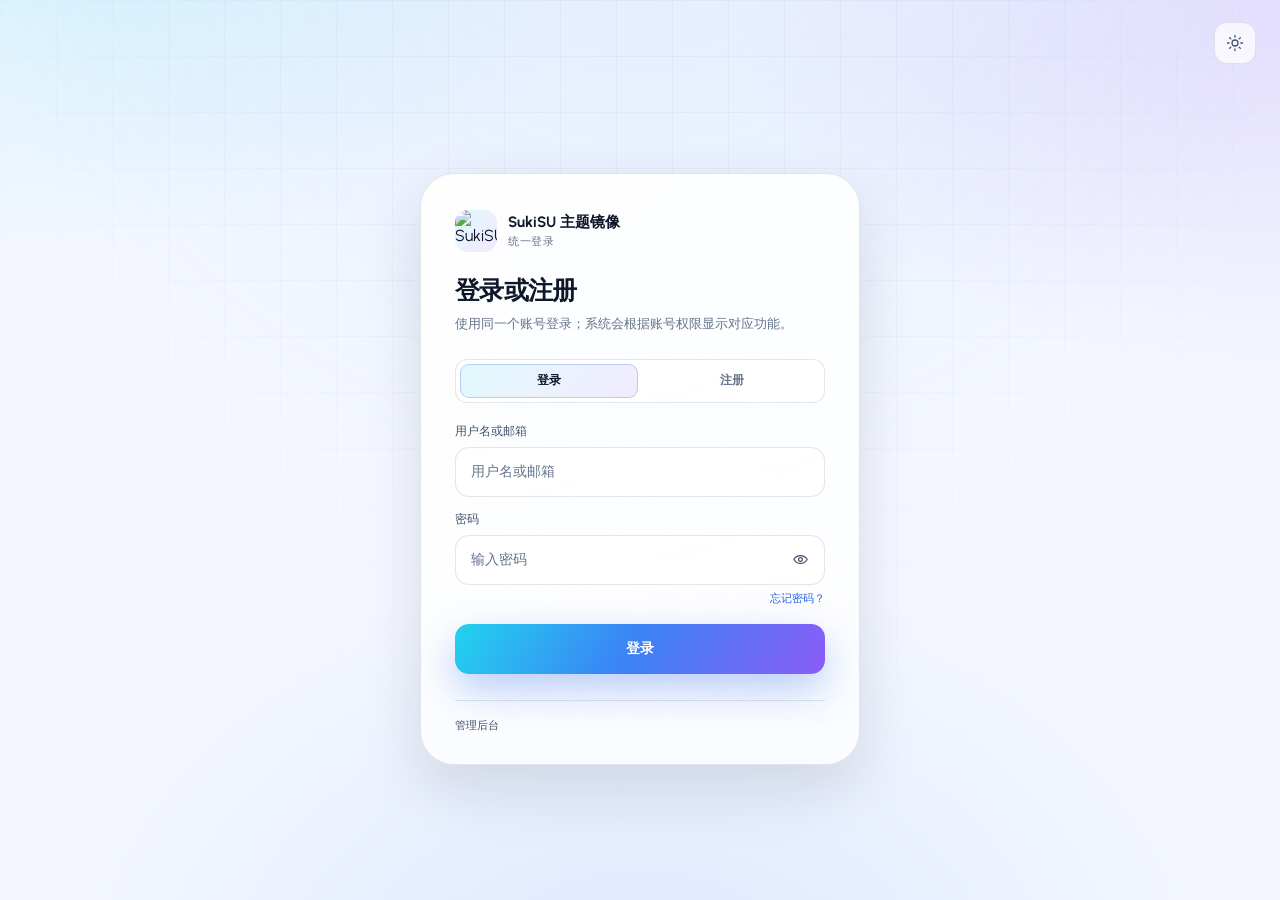
==== static/account-auth.html @ 6260779a "feat: add unified account portal and complete theme lifecycle - add SQLite users, sessions, email ve" ====
<!DOCTYPE html>
<html lang="zh-CN">
<head>
<meta charset="utf-8">
<meta name="viewport" content="width=device-width, initial-scale=1">
<title>登录 · SukiSU 主题镜像</title>
<script>
(function () {
  try {
    var saved = localStorage.getItem('sukisu-admin-theme');
    var light = saved ? saved === 'light' : window.matchMedia('(prefers-color-scheme: light)').matches;
    document.documentElement.dataset.theme = light ? 'light' : 'dark';
  } catch (_) {
    document.documentElement.dataset.theme = 'dark';
  }
})();
</script>
<style>
@import url('https://fonts.googleapis.com/css2?family=Urbanist:wght@400;500;600;700;800&family=Fira+Code:wght@400;500;600&display=swap');

:root {
  --font-sans: 'Urbanist', ui-sans-serif, system-ui, -apple-system, 'Segoe UI', 'Noto Sans SC', sans-serif;
  --font-mono: 'Fira Code', 'JetBrains Mono', ui-monospace, SFMono-Regular, Menlo, Consolas, monospace;
  --bg: #080d1a;
  --panel: rgba(15, 23, 42, .62);
  --panel-2: rgba(30, 41, 59, .72);
  --line: rgba(148, 163, 184, .18);
  --line-strong: rgba(96, 165, 250, .34);
  --text: #edf3ff;
  --muted: #a6b4d4;
  --faint: #7585a8;
  --accent: #67e8f9;
  --accent-2: #60a5fa;
  --accent-3: #a78bfa;
  --ok: #4ade80;
  --bad: #fb7185;
  --shadow: 0 28px 70px rgba(2, 6, 23, .46);
  --grid: rgba(148, 163, 184, .055);
  --input-bg: rgba(2, 6, 18, .36);
  --gradient: linear-gradient(120deg, #22d3ee 0%, #3b82f6 48%, #8b5cf6 100%);
  --gradient-soft: linear-gradient(135deg, rgba(34, 211, 238, .14), rgba(59, 130, 246, .09) 48%, rgba(139, 92, 246, .12));
}
html[data-theme="light"] {
  --bg: #f4f7ff;
  --panel: rgba(255, 255, 255, .72);
  --panel-2: rgba(255, 255, 255, .9);
  --line: rgba(100, 116, 139, .18);
  --line-strong: rgba(37, 99, 235, .26);
  --text: #0f172a;
  --muted: #43536d;
  --faint: #64748b;
  --accent: #0e7490;
  --accent-2: #2563eb;
  --accent-3: #7c3aed;
  --shadow: 0 24px 60px rgba(15, 23, 42, .12);
  --grid: rgba(100, 116, 139, .075);
  --input-bg: rgba(255, 255, 255, .74);
  --gradient-soft: linear-gradient(135deg, rgba(34, 211, 238, .14), rgba(59, 130, 246, .10) 48%, rgba(139, 92, 246, .12));
}

* { box-sizing: border-box; }
html, body { min-height: 100%; }
body {
  margin: 0;
  min-height: 100vh;
  color: var(--text);
  background:
    radial-gradient(900px 560px at 5% -10%, rgba(34, 211, 238, .16), transparent 62%),
    radial-gradient(820px 540px at 100% 2%, rgba(139, 92, 246, .16), transparent 66%),
    radial-gradient(900px 680px at 50% 112%, rgba(59, 130, 246, .13), transparent 66%),
    var(--bg);
  font-family: var(--font-sans);
  -webkit-font-smoothing: antialiased;
  -moz-osx-font-smoothing: grayscale;
}
body::before {
  content: "";
  position: fixed;
  inset: 0;
  z-index: -1;
  pointer-events: none;
  background-image:
    linear-gradient(var(--grid) 1px, transparent 1px),
    linear-gradient(90deg, var(--grid) 1px, transparent 1px);
  background-size: 56px 56px;
  mask-image: radial-gradient(circle at 50% 0%, #000 0%, transparent 76%);
  -webkit-mask-image: radial-gradient(circle at 50% 0%, #000 0%, transparent 76%);
}
body::after {
  content: "";
  position: fixed;
  z-index: -1;
  inset: 0;
  pointer-events: none;
  background: radial-gradient(circle at 50% -20%, rgba(96, 165, 250, .12), transparent 55%);
}
::selection { background: rgba(96, 165, 250, .35); }

.login-page {
  min-height: 100vh;
  display: grid;
  place-items: center;
  padding: 72px 26px 34px;
  position: relative;
}
.theme-toggle {
  position: fixed;
  top: 22px;
  right: 24px;
  z-index: 5;
  width: 42px;
  height: 42px;
  display: grid;
  place-items: center;
  border-radius: 13px;
  border: 1px solid var(--line);
  background: var(--panel);
  color: var(--muted);
  cursor: pointer;
  backdrop-filter: blur(18px);
  transition: .2s ease;
}
.theme-toggle:hover { color: var(--text); border-color: var(--line-strong); transform: translateY(-1px); }
.theme-toggle svg { width: 18px; height: 18px; }
html[data-theme="dark"] .sun { display: none; }
html[data-theme="light"] .moon { display: none; }

.login-card {
  width: min(1020px, 100%);
  display: grid;
  grid-template-columns: 1.08fr .92fr;
  overflow: hidden;
  border-radius: 34px;
  border: 1px solid var(--line);
  background: linear-gradient(160deg, var(--panel-2), var(--panel));
  box-shadow: var(--shadow);
  backdrop-filter: blur(26px);
  -webkit-backdrop-filter: blur(26px);
}
.story {
  position: relative;
  overflow: hidden;
  padding: 46px 44px 38px;
  display: flex;
  flex-direction: column;
  gap: 26px;
  background:
    radial-gradient(700px 320px at -10% -10%, rgba(34, 211, 238, .24), transparent 65%),
    radial-gradient(600px 360px at 110% 10%, rgba(139, 92, 246, .24), transparent 62%),
    linear-gradient(150deg, rgba(10, 18, 36, .68), rgba(12, 18, 34, .34));
}
html[data-theme="light"] .story {
  background:
    radial-gradient(700px 320px at -10% -10%, rgba(34, 211, 238, .20), transparent 65%),
    radial-gradient(600px 360px at 110% 10%, rgba(139, 92, 246, .18), transparent 62%),
    linear-gradient(150deg, rgba(255, 255, 255, .64), rgba(255, 255, 255, .3));
}
.story::after {
  content: "";
  position: absolute;
  inset: 0;
  pointer-events: none;
  background: linear-gradient(120deg, transparent 30%, rgba(255, 255, 255, .05) 48%, transparent 64%);
}
.brand { display: flex; align-items: center; gap: 14px; position: relative; z-index: 1; }
.brand .logo {
  width: 52px;
  height: 52px;
  border-radius: 17px;
  display: grid;
  place-items: center;
  background: var(--gradient-soft);
  border: 1px solid var(--line-strong);
  box-shadow: 0 14px 34px rgba(37, 99, 235, .24), inset 0 1px 0 rgba(255, 255, 255, .2);
}
.brand .logo img { width: 36px; height: 36px; display: block; }
.brand h1 { margin: 0; font-size: 17px; font-weight: 760; letter-spacing: -.01em; }
.brand p { margin: 3px 0 0; color: var(--faint); font-size: 11.5px; letter-spacing: .08em; text-transform: uppercase; }
.story h2 {
  margin: 6px 0 0;
  font-size: clamp(30px, 4vw, 42px);
  line-height: 1.08;
  letter-spacing: -.045em;
  font-weight: 800;
  position: relative;
  z-index: 1;
}
.story h2 em { font-style: normal; background: var(--gradient); -webkit-background-clip: text; background-clip: text; color: transparent; }
.story > p { margin: 0; max-width: 42ch; color: var(--muted); font-size: 14px; line-height: 1.75; position: relative; z-index: 1; }
.features { display: grid; gap: 12px; margin-top: auto; position: relative; z-index: 1; }
.feature {
  display: flex;
  align-items: center;
  gap: 12px;
  padding: 12px 14px;
  border-radius: 15px;
  border: 1px solid var(--line);
  background: rgba(2, 6, 18, .22);
  color: var(--muted);
  font-size: 12.5px;
  line-height: 1.45;
}
html[data-theme="light"] .feature { background: rgba(255, 255, 255, .46); }
.feature i {
  flex: none;
  width: 34px;
  height: 34px;
  border-radius: 11px;
  display: grid;
  place-items: center;
  background: var(--gradient-soft);
  border: 1px solid var(--line-strong);
  color: var(--accent);
}
.feature i svg { width: 17px; height: 17px; }
.feature b { display: block; color: var(--text); font-size: 12.5px; font-weight: 650; }
.feature span { color: var(--faint); font-size: 11.5px; }
.story-foot { position: relative; z-index: 1; display: flex; gap: 8px; align-items: center; color: var(--faint); font-size: 11px; letter-spacing: .04em; }
.story-foot .dot { width: 7px; height: 7px; border-radius: 50%; background: var(--ok); box-shadow: 0 0 0 4px rgba(74, 222, 128, .12); }

.form-panel {
  padding: 46px 44px 36px;
  display: flex;
  flex-direction: column;
  justify-content: center;
  gap: 0;
  background: linear-gradient(180deg, rgba(2, 6, 18, .18), rgba(2, 6, 18, .04));
}
html[data-theme="light"] .form-panel { background: linear-gradient(180deg, rgba(255, 255, 255, .22), rgba(255, 255, 255, .04)); }
.form-panel h3 { margin: 0; font-size: 25px; letter-spacing: -.03em; font-weight: 780; }
.form-panel .lead { margin: 7px 0 24px; color: var(--faint); font-size: 12.5px; line-height: 1.65; }
label { display: block; margin: 0 0 7px; color: var(--muted); font-size: 12px; font-weight: 550; }
.field { position: relative; margin-bottom: 14px; }
input {
  width: 100%;
  height: 50px;
  padding: 0 48px 0 15px;
  color: var(--text);
  background: var(--input-bg);
  border: 1px solid var(--line);
  border-radius: 14px;
  font: inherit;
  font-size: 14px;
  outline: none;
  transition: .2s ease;
}
input:focus { border-color: var(--line-strong); box-shadow: 0 0 0 4px rgba(96, 165, 250, .10); background: var(--panel-2); }
input::placeholder { color: var(--faint); }
.field .eye {
  position: absolute;
  right: 7px;
  top: 7px;
  width: 36px;
  height: 36px;
  border: 0;
  border-radius: 10px;
  background: var(--panel-2);
  color: var(--muted);
  display: grid;
  place-items: center;
  cursor: pointer;
  transition: .18s ease;
}
.field .eye:hover { color: var(--text); background: var(--gradient-soft); }
.field .eye svg { width: 17px; height: 17px; }
.login-error {
  display: none;
  margin: 0 0 14px;
  padding: 11px 13px;
  border-radius: 12px;
  border: 1px solid rgba(251, 113, 133, .36);
  background: rgba(251, 113, 133, .09);
  color: var(--bad);
  font-size: 12.5px;
  line-height: 1.5;
}
.login-error.show { display: block; }
.login-btn {
  width: 100%;
  height: 50px;
  margin-top: 6px;
  border: 0;
  border-radius: 14px;
  background: var(--gradient);
  color: #fff;
  font: inherit;
  font-size: 14px;
  font-weight: 700;
  letter-spacing: .01em;
  display: inline-flex;
  align-items: center;
  justify-content: center;
  gap: 9px;
  cursor: pointer;
  box-shadow: 0 16px 38px rgba(37, 99, 235, .3);
  transition: .2s ease;
}
.login-btn:hover { transform: translateY(-1px); box-shadow: 0 20px 44px rgba(37, 99, 235, .38); }
.login-btn:disabled { opacity: .72; cursor: wait; transform: none; }
.spinner {
  width: 16px;
  height: 16px;
  border-radius: 50%;
  border: 2px solid rgba(255, 255, 255, .34);
  border-top-color: #fff;
  animation: spin .8s linear infinite;
  display: none;
}
.login-btn.loading .spinner { display: block; }
@keyframes spin { to { transform: rotate(360deg); } }
.login-meta {
  margin: 18px 0 0;
  display: flex;
  flex-wrap: wrap;
  align-items: center;
  gap: 8px;
  color: var(--faint);
  font-size: 11.5px;
  line-height: 1.5;
}
.login-meta .pill {
  padding: 4px 9px;
  border-radius: 99px;
  border: 1px solid var(--line);
  background: var(--panel-2);
  color: var(--muted);
  font-family: var(--font-mono);
  font-size: 10.5px;
}
.form-foot {
  margin-top: 26px;
  padding-top: 16px;
  border-top: 1px solid var(--line);
  color: var(--faint);
  font-size: 11px;
  line-height: 1.6;
}
.form-foot a { color: var(--muted); text-decoration: none; }
.form-foot a:hover { color: var(--text); }
.auth-tabs { display: flex; gap: 6px; padding: 4px; border-radius: 12px; background: var(--input-bg); border: 1px solid var(--line); margin-bottom: 20px; }
.auth-tabs button { flex: 1; height: 34px; border: 0; border-radius: 9px; background: transparent; color: var(--faint); font-size: 12px; font-weight: 700; }
.auth-tabs button.active { color: var(--text); background: var(--gradient-soft); border: 1px solid var(--line-strong); }
.auth-form { display: none; }
.auth-form.active { display: block; }
.auth-alt { margin-top: 14px; text-align: center; color: var(--faint); font-size: 11.5px; }
.auth-alt a, .forgot-link { color: var(--accent-2); text-decoration: none; }
.forgot-link { display: block; text-align: right; font-size: 11px; margin: -8px 0 12px; }
.github-btn { width: 100%; height: 44px; margin-top: 10px; border-radius: 12px; border: 1px solid var(--line-strong); background: var(--input-bg); color: var(--text); font-weight: 650; font-size: 12.5px; }
.github-btn:hover { border-color: var(--text); }
.auth-message { display: none; margin-bottom: 14px; padding: 10px 12px; border-radius: 10px; font-size: 12px; line-height: 1.6; border: 1px solid var(--line); color: var(--muted); background: var(--input-bg); }
.auth-message.show { display: block; }
.auth-message.ok { color: var(--ok); border-color: rgba(74, 222, 128, .28); background: rgba(74, 222, 128, .08); }
.auth-message.bad { color: var(--bad); border-color: rgba(251, 113, 133, .28); background: rgba(251, 113, 133, .08); }

@media (max-width: 860px) {
  .login-card { grid-template-columns: 1fr; }
  .story { padding: 32px 28px 26px; gap: 18px; }
  .story h2 { font-size: 30px; }
  .features { display: none; }
  .story-foot { display: none; }
  .form-panel { padding: 30px 28px 30px; }
  .login-page { padding-top: 64px; }
}
@media (max-width: 520px) {
  .login-page { padding: 58px 14px 20px; }
  .login-card { border-radius: 26px; }
  .story { padding: 26px 22px 20px; }
  .form-panel { padding: 26px 22px 26px; }
  .theme-toggle { top: 14px; right: 14px; }
}

/* Minimal login: one centered card, no marketing panel. */
.login-card { display: block; width: min(440px, 100%); }
.story { display: none; }
.form-panel { padding: 36px 34px 30px; }
.form-brand { display: flex; align-items: center; gap: 11px; margin-bottom: 22px; }
.form-brand img { width: 42px; height: 42px; border-radius: 13px; background: var(--gradient-soft); }
.form-brand b { display: block; font-size: 15px; }
.form-brand span { display: block; margin-top: 2px; color: var(--faint); font-size: 11px; letter-spacing: .06em; }
@media (max-width: 520px) { .form-panel { padding: 28px 22px; } }
</style>
</head>
<body>
<div class="login-page">
  <button class="theme-toggle" id="themeToggle" title="切换深色/浅色" aria-label="切换深色/浅色">
    <svg class="moon" viewBox="0 0 24 24" fill="none" stroke="currentColor" stroke-width="1.7" stroke-linecap="round" stroke-linejoin="round"><path d="M20.5 14.2A8.5 8.5 0 0 1 9.8 3.5 8.5 8.5 0 1 0 20.5 14.2Z"/></svg>
    <svg class="sun" viewBox="0 0 24 24" fill="none" stroke="currentColor" stroke-width="1.7" stroke-linecap="round"><circle cx="12" cy="12" r="4"/><path d="M12 2v2.2M12 19.8V22M2 12h2.2M19.8 12H22M4.9 4.9l1.6 1.6M17.5 17.5l1.6 1.6M19.1 4.9l-1.6 1.6M6.5 17.5l-1.6 1.6"/></svg>
  </button>

  <section class="login-card">
    <div class="story">
      <div class="brand">
        <div class="logo"><img src="/account/logo.svg" alt="SukiSU Ultra"></div>
        <div><h1>SukiSU 主题镜像</h1><p>Theme mirror console</p></div>
      </div>
      <h2>管理你的<br><em>主题镜像</em></h2>
      <p>使用同一个账号登录；作者可以投稿和管理主题，管理员会看到审核与管理功能。</p>
      <div class="features">
        <div class="feature">
          <i><svg viewBox="0 0 24 24" fill="none" stroke="currentColor" stroke-width="1.7"><circle cx="12" cy="8" r="3.2"/><path d="M5 20c.8-4 3.1-6 7-6s6.2 2 7 6"/></svg></i>
          <div><b>账号资料</b><span>用户名、邮箱、密码和头像</span></div>
        </div>
        <div class="feature">
          <i><svg viewBox="0 0 24 24" fill="none" stroke="currentColor" stroke-width="1.7"><path d="M15 7a4 4 0 1 1-3.8 5.2L4 19.4V21h2.6l1.4-1.4V18h1.6l1.2-1.2v-1.4h1.4l.8-.8A4 4 0 0 1 15 7Z"/><circle cx="16.5" cy="7.5" r="1"/></svg></i>
          <div><b>作者绑定</b><span>复用已有作者 ID，或申请新的身份</span></div>
        </div>
        <div class="feature">
          <i><svg viewBox="0 0 24 24" fill="none" stroke="currentColor" stroke-width="1.7"><path d="M5 5h14v14H5z"/><path d="M8 9h8M8 13h5"/></svg></i>
          <div><b>投稿记录</b><span>查看审核状态、已发布主题和撤回</span></div>
        </div>
      </div>
    </div>

    <div class="form-panel">
      <div class="form-brand"><img src="/account/logo.svg" alt="SukiSU"><div><b>SukiSU 主题镜像</b><span>统一登录</span></div></div>
      <h3>登录或注册</h3>
      <p class="lead">使用同一个账号登录；系统会根据账号权限显示对应功能。</p>
      <div class="auth-tabs" id="authTabs">
        <button type="button" data-tab="login" class="active">登录</button>
        <button type="button" data-tab="register">注册</button>
      </div>
      <div class="auth-message" id="authMessage" role="status"></div>
      <div class="login-error" id="authError" role="alert"></div>

      <form id="loginForm" class="auth-form active" autocomplete="on">
        <label for="login">用户名或邮箱</label>
        <div class="field">
          <input id="login" name="login" autocomplete="username" spellcheck="false" placeholder="用户名或邮箱" required>
        </div>
        <label for="password">密码</label>
        <div class="field">
          <input id="password" name="password" type="password" autocomplete="current-password" placeholder="输入密码" required>
          <button type="button" class="eye" id="togglePassword" title="显示/隐藏密码" aria-label="显示或隐藏密码">
            <svg viewBox="0 0 24 24" fill="none" stroke="currentColor" stroke-width="1.7"><path d="M2.5 12S6 6.5 12 6.5 21.5 12 21.5 12 18 17.5 12 17.5 2.5 12 2.5 12Z"/><circle cx="12" cy="12" r="2.7"/></svg>
          </button>
        </div>
        <a class="forgot-link" href="#" id="forgotLink">忘记密码？</a>
        <button type="submit" class="login-btn" id="loginBtn"><span class="spinner"></span><span id="loginLabel">登录</span></button>
        <button type="button" class="github-btn" id="githubLogin">使用 GitHub 登录</button>
      </form>

      <form id="registerForm" class="auth-form" autocomplete="on">
        <label for="regUsername">用户名</label>
        <div class="field"><input id="regUsername" name="username" autocomplete="username" spellcheck="false" placeholder="3-32 位字母、数字或 . _ -" required></div>
        <label for="regDisplayName">显示名称</label>
        <div class="field"><input id="regDisplayName" name="displayName" autocomplete="nickname" placeholder="主题作者显示名称" required></div>
        <label for="regEmail">邮箱</label>
        <div class="field"><input id="regEmail" name="email" type="email" autocomplete="email" placeholder="用于验证和找回密码" required></div>
        <label for="regPassword">密码</label>
        <div class="field">
          <input id="regPassword" name="password" type="password" autocomplete="new-password" placeholder="至少 8 位" required>
          <button type="button" class="eye" id="toggleRegPassword" title="显示/隐藏密码" aria-label="显示或隐藏密码">
            <svg viewBox="0 0 24 24" fill="none" stroke="currentColor" stroke-width="1.7"><path d="M2.5 12S6 6.5 12 6.5 21.5 12 21.5 12 18 17.5 12 17.5 2.5 12 2.5 12Z"/><circle cx="12" cy="12" r="2.7"/></svg>
          </button>
        </div>
        <label for="regConfirm">确认密码</label>
        <div class="field"><input id="regConfirm" name="confirmPassword" type="password" autocomplete="new-password" placeholder="再次输入密码" required></div>
        <button type="submit" class="login-btn" id="registerBtn"><span class="spinner"></span><span id="registerLabel">注册账号</span></button>
        <button type="button" class="github-btn" id="githubRegister">使用 GitHub 注册</button>
      </form>

      <form id="forgotForm" class="auth-form" autocomplete="on">
        <label for="forgotEmail">邮箱</label>
        <div class="field"><input id="forgotEmail" name="email" type="email" autocomplete="email" placeholder="注册时使用的邮箱" required></div>
        <button type="submit" class="login-btn" id="forgotBtn"><span class="spinner"></span><span id="forgotLabel">发送重置邮件</span></button>
        <div class="auth-alt"><a href="#" id="backToLogin">返回登录</a></div>
      </form>

      <form id="resetForm" class="auth-form" autocomplete="on">
        <label for="resetPassword">新密码</label>
        <div class="field"><input id="resetPassword" type="password" autocomplete="new-password" placeholder="至少 8 位" required></div>
        <label for="resetConfirm">确认新密码</label>
        <div class="field"><input id="resetConfirm" type="password" autocomplete="new-password" placeholder="再次输入新密码" required></div>
        <button type="submit" class="login-btn" id="resetBtn"><span class="spinner"></span><span id="resetLabel">设置新密码</span></button>
        <div class="auth-alt"><a href="#" id="backToLogin2">返回登录</a></div>
      </form>

      <div class="form-foot" id="authFoot"><a href="/admin/">管理后台</a></div>
    </div>
  </section>
</div>

<script>
(function () {
  const basePath = location.pathname.replace(/\/(?:login|register|reset|forgot)(?:\.html)?\/?$/, '/');
  const API = basePath.endsWith('/account/') ? basePath + 'api' : '/account/api';
  function homeFor(data) {
    return data && data.user && data.user.role === 'admin' ? '/admin/' : '/account/';
  }
  const errorBox = document.getElementById('authError');
  const messageBox = document.getElementById('authMessage');
  const tabs = Array.from(document.querySelectorAll('[data-tab]'));
  const forms = {
    login: document.getElementById('loginForm'),
    register: document.getElementById('registerForm'),
    forgot: document.getElementById('forgotForm'),
    reset: document.getElementById('resetForm'),
  };
  let passwordVisible = false;

  function showError(message) {
    errorBox.textContent = message || '操作失败，请稍后再试';
    errorBox.classList.add('show');
  }

  function clearError() {
    errorBox.textContent = '';
    errorBox.classList.remove('show');
  }

  function showMessage(message, kind) {
    messageBox.textContent = message;
    messageBox.className = 'auth-message show ' + (kind || 'ok');
  }

  function setView(name) {
    tabs.forEach(tab => tab.classList.toggle('active', tab.dataset.tab === name));
    Object.entries(forms).forEach(([key, form]) => {
      form.classList.toggle('active', key === name);
    });
    if (name === 'login') document.getElementById('login').focus();
    if (name === 'register') document.getElementById('regUsername').focus();
    if (name === 'forgot') document.getElementById('forgotEmail').focus();
    if (name === 'reset') document.getElementById('resetPassword').focus();
  }

  function setLoading(button, label, loading, idleText) {
    button.disabled = loading;
    button.classList.toggle('loading', loading);
    label.textContent = loading ? '请稍候…' : idleText;
  }

  async function post(path, payload) {
    const response = await fetch(API + path, {
      method: 'POST',
      cache: 'no-store',
      credentials: 'same-origin',
      headers: {
        'Content-Type': 'application/json',
        'X-Requested-With': 'SukiSUThemeAdmin',
      },
      body: JSON.stringify(payload || {}),
    });
    const data = await response.json().catch(() => ({}));
    if (!response.ok || !data.ok) {
      throw new Error(data.error || ('HTTP ' + response.status));
    }
    return data;
  }

  tabs.forEach(tab => {
    tab.addEventListener('click', () => {
      clearError();
      setView(tab.dataset.tab);
    });
  });

  document.getElementById('forgotLink').addEventListener('click', event => {
    event.preventDefault();
    clearError();
    setView('forgot');
  });
  ['backToLogin', 'backToLogin2'].forEach(id => {
    document.getElementById(id).addEventListener('click', event => {
      event.preventDefault();
      clearError();
      setView('login');
    });
  });

  document.getElementById('loginForm').addEventListener('submit', async event => {
    event.preventDefault();
    if (document.getElementById('loginBtn').disabled) return;
    clearError();
    const login = document.getElementById('login').value.trim();
    const password = document.getElementById('password').value;
    if (!login || !password) {
      showError('请输入账号和密码');
      return;
    }
    const button = document.getElementById('loginBtn');
    const label = document.getElementById('loginLabel');
    setLoading(button, label, true, '登录');
    try {
      const data = await post('/auth/login', { login, password });
      location.replace(homeFor(data));
    } catch (error) {
      if (error.message.includes('验证邮箱')) {
        showError('请先打开邮箱完成验证，然后再登录');
      } else {
        showError(error.message);
      }
    } finally {
      setLoading(button, label, false, '登录');
    }
  });

  document.getElementById('registerForm').addEventListener('submit', async event => {
    event.preventDefault();
    if (document.getElementById('registerBtn').disabled) return;
    clearError();
    const username = document.getElementById('regUsername').value.trim();
    const displayName = document.getElementById('regDisplayName').value.trim();
    const email = document.getElementById('regEmail').value.trim();
    const password = document.getElementById('regPassword').value;
    const confirm = document.getElementById('regConfirm').value;
    if (!/^[A-Za-z0-9._-]{3,32}$/.test(username)) {
      showError('用户名需要 3-32 位字母、数字或 . _ -');
      return;
    }
    if (!displayName) {
      showError('请输入显示名称');
      return;
    }
    if (!/^[^@\s]+@[^@\s]+\.[^@\s]+$/.test(email)) {
      showError('请输入有效的邮箱地址');
      return;
    }
    if (password.length < 8) {
      showError('密码至少需要 8 位');
      return;
    }
    if (password !== confirm) {
      showError('两次输入的密码不一致');
      return;
    }
    const button = document.getElementById('registerBtn');
    const label = document.getElementById('registerLabel');
    setLoading(button, label, true, '注册账号');
    try {
      const data = await post('/register', { username, displayName, email, password });
      setView('login');
      showMessage(data.message || '验证邮件已发送，请先验证邮箱', 'ok');
      document.getElementById('login').value = username;
    } catch (error) {
      showError(error.message);
    } finally {
      setLoading(button, label, false, '注册账号');
    }
  });

  document.getElementById('forgotForm').addEventListener('submit', async event => {
    event.preventDefault();
    clearError();
    const email = document.getElementById('forgotEmail').value.trim();
    if (!email) {
      showError('请输入邮箱');
      return;
    }
    const button = document.getElementById('forgotBtn');
    const label = document.getElementById('forgotLabel');
    setLoading(button, label, true, '发送重置邮件');
    try {
      const data = await post('/auth/forgot-password', { email });
      showMessage(data.message || '如果该邮箱已注册，重置邮件已经发送', 'ok');
    } catch (error) {
      showError(error.message);
    } finally {
      setLoading(button, label, false, '发送重置邮件');
    }
  });

  document.getElementById('resetForm').addEventListener('submit', async event => {
    event.preventDefault();
    clearError();
    const password = document.getElementById('resetPassword').value;
    const confirm = document.getElementById('resetConfirm').value;
    const token = new URLSearchParams(location.search).get('token') || '';
    if (password.length < 8) {
      showError('密码至少需要 8 位');
      return;
    }
    if (password !== confirm) {
      showError('两次输入的密码不一致');
      return;
    }
    const button = document.getElementById('resetBtn');
    const label = document.getElementById('resetLabel');
    setLoading(button, label, true, '设置新密码');
    try {
      const data = await post('/auth/reset-password', { token, password });
      showMessage(data.message || '密码已重置，请重新登录', 'ok');
      history.replaceState(null, '', basePath + 'login');
      setView('login');
    } catch (error) {
      showError(error.message);
    } finally {
      setLoading(button, label, false, '设置新密码');
    }
  });

  document.getElementById('togglePassword').addEventListener('click', () => {
    passwordVisible = !passwordVisible;
    document.getElementById('password').type = passwordVisible ? 'text' : 'password';
  });
  document.getElementById('toggleRegPassword').addEventListener('click', () => {
    const input = document.getElementById('regPassword');
    input.type = input.type === 'password' ? 'text' : 'password';
  });

  async function githubStart() {
    try {
      const response = await fetch(API + '/config', { cache: 'no-store' });
      const data = await response.json().catch(() => ({}));
      if (!data.github) {
        showError('GitHub 登录尚未配置');
        return;
      }
      location.href = API + '/auth/github/start';
    } catch (_) {
      showError('GitHub 登录暂不可用');
    }
  }
  document.getElementById('githubLogin').addEventListener('click', githubStart);
  document.getElementById('githubRegister').addEventListener('click', githubStart);

  document.getElementById('themeToggle').addEventListener('click', () => {
    const next = document.documentElement.dataset.theme === 'light' ? 'dark' : 'light';
    document.documentElement.dataset.theme = next;
    try { localStorage.setItem('sukisu-admin-theme', next); } catch (_) {}
  });

  const params = new URLSearchParams(location.search);
  if (params.get('verified') === '1' || params.get('email') === 'verified') {
    showMessage(params.get('verified') === '1' ? '邮箱验证成功，请登录。' : '新邮箱验证成功。', 'ok');
  } else if (params.get('verify') === 'invalid') {
    showError('验证链接无效或已过期');
  } else if (params.get('github')) {
    const github = params.get('github');
    if (github === '1') showMessage('GitHub 登录成功。', 'ok');
    else if (github === 'denied') showError('你取消了 GitHub 授权');
    else if (github === 'state') showError('GitHub 登录状态已过期，请重试');
    else if (github === 'email') showError('GitHub 账号没有已验证的邮箱');
    else if (github === 'disabled') showError('账号未启用');
    else showError('GitHub 登录失败，请重试');
  }
  if (params.get('token')) {
    setView('reset');
  }

  fetch(API + '/config', { cache: 'no-store' })
    .then(response => response.ok ? response.json() : {})
    .then(data => {
      if (!data.github) {
        document.getElementById('githubLogin').style.display = 'none';
        document.getElementById('githubRegister').style.display = 'none';
      }
    })
    .catch(() => {});

  fetch(API + '/session', { cache: 'no-store', credentials: 'same-origin' })
    .then(response => response.ok ? response.json() : {})
    .then(data => {
      if (data && data.authenticated) location.replace(homeFor(data));
    })
    .catch(() => {});
})();
</script>
</body>
</html>
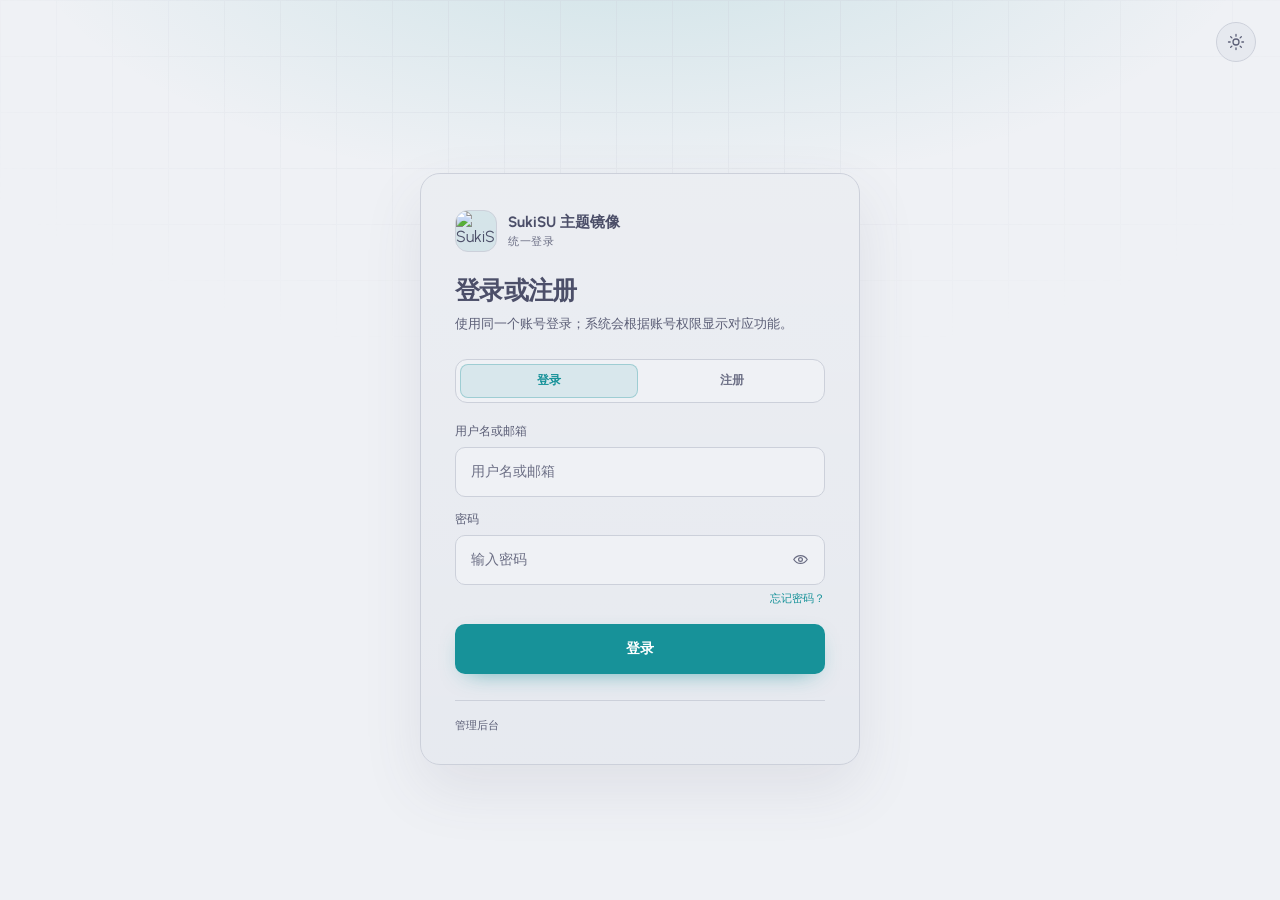
==== commit 34ecdd4c: "修复页面错误" ====
--- a/static/account-auth.html
+++ b/static/account-auth.html
@@ -378,6 +378,163 @@
 .form-brand b { display: block; font-size: 15px; }
 .form-brand span { display: block; margin-top: 2px; color: var(--faint); font-size: 11px; letter-spacing: .06em; }
 @media (max-width: 520px) { .form-panel { padding: 28px 22px; } }
+
+/* ── SukiSU Website theme ───────────────────────────────────────────── */
+:root {
+  color-scheme: dark;
+  --bg: #303446;
+  --bg-alt: #292c3c;
+  --bg-elv: #414559;
+  --panel: #292c3c;
+  --panel-2: #313547;
+  --line: #414559;
+  --line-strong: rgba(129, 200, 190, .45);
+  --text: #c6d0f5;
+  --muted: #b5bfe2;
+  --faint: #838ba7;
+  --accent: #81c8be;
+  --accent-2: #8caaee;
+  --accent-3: #babbf1;
+  --ok: #a6d189;
+  --bad: #e78284;
+  --shadow: 0 24px 60px rgba(0, 0, 0, .22);
+  --input-bg: #232634;
+  --gradient: linear-gradient(120deg, #81c8be, #8caaee 55%, #babbf1);
+  --gradient-soft: rgba(129, 200, 190, .13);
+  --brand: #81c8be;
+  --brand-2: #70c0b6;
+  --brand-soft: rgba(129, 200, 190, .14);
+  --on-brand: #232634;
+}
+html[data-theme="light"] {
+  color-scheme: light;
+  --bg: #eff1f5;
+  --bg-alt: #e6e9ef;
+  --bg-elv: #dce0e8;
+  --panel: #e6e9ef;
+  --panel-2: #ffffff;
+  --line: #ccd0da;
+  --line-strong: rgba(23, 146, 153, .32);
+  --text: #4c4f69;
+  --muted: #5c5f77;
+  --faint: #6c6f85;
+  --accent: #179299;
+  --accent-2: #1e66f5;
+  --accent-3: #7287fd;
+  --ok: #40a02b;
+  --bad: #d20f39;
+  --shadow: 0 24px 60px rgba(76, 79, 105, .1);
+  --input-bg: #eff1f5;
+  --gradient: linear-gradient(120deg, #179299, #1e66f5 55%, #7287fd);
+  --gradient-soft: rgba(23, 146, 153, .09);
+  --brand: #179299;
+  --brand-2: #147d82;
+  --brand-soft: rgba(23, 146, 153, .1);
+  --on-brand: #ffffff;
+}
+body {
+  background:
+    radial-gradient(ellipse 70% 45% at 50% -10%, color-mix(in srgb, var(--brand) 16%, transparent), transparent 70%),
+    var(--bg);
+  color: var(--text);
+}
+body::before {
+  background-image:
+    linear-gradient(var(--line) 1px, transparent 1px),
+    linear-gradient(90deg, var(--line) 1px, transparent 1px);
+  background-size: 56px 56px;
+  opacity: .3;
+  mask-image: radial-gradient(80% 55% at 50% 0%, #000 20%, transparent 75%);
+  -webkit-mask-image: radial-gradient(80% 55% at 50% 0%, #000 20%, transparent 75%);
+}
+body::after { display: none; }
+.login-card {
+  background: var(--bg-alt);
+  border: 1px solid var(--line);
+  border-radius: 20px;
+  box-shadow: var(--shadow);
+  backdrop-filter: none;
+  -webkit-backdrop-filter: none;
+}
+.form-panel { background: transparent; }
+.form-panel h3 { font-weight: 800; letter-spacing: -.03em; }
+.form-panel .lead { color: var(--muted); }
+.form-brand img { background: var(--brand-soft); border: 1px solid var(--line); }
+.form-brand span { color: var(--faint); }
+.theme-toggle {
+  width: 40px;
+  height: 40px;
+  background: var(--bg-alt);
+  border-color: var(--line);
+  color: var(--muted);
+  border-radius: 999px;
+}
+.theme-toggle:hover { color: var(--text); border-color: var(--line-strong); }
+input {
+  background: var(--input-bg);
+  border: 1px solid var(--line);
+  border-radius: 10px;
+  color: var(--text);
+}
+input:focus {
+  border-color: var(--brand);
+  box-shadow: 0 0 0 3px color-mix(in srgb, var(--brand) 18%, transparent);
+  background: var(--bg);
+}
+label { color: var(--muted); }
+.field .eye {
+  right: 10px;
+  top: 10px;
+  width: 30px;
+  height: 30px;
+  border: 0;
+  border-radius: 999px;
+  background: transparent;
+  color: var(--faint);
+}
+.field .eye:hover { background: var(--brand-soft); color: var(--brand); }
+.login-btn {
+  background: var(--brand);
+  color: var(--on-brand);
+  border-radius: 10px;
+  box-shadow: 0 8px 24px -12px color-mix(in srgb, var(--brand) 80%, transparent);
+}
+.login-btn:hover { background: var(--brand-2); box-shadow: none; transform: none; }
+.github-btn {
+  background: var(--bg-elv);
+  border: 1px solid var(--line);
+  border-radius: 10px;
+  color: var(--text);
+}
+.github-btn:hover { border-color: var(--line-strong); }
+.auth-tabs {
+  background: var(--bg);
+  border: 1px solid var(--line);
+  border-radius: 12px;
+}
+.auth-tabs button { border-radius: 8px; color: var(--faint); }
+.auth-tabs button.active {
+  color: var(--brand);
+  background: var(--brand-soft);
+  border-color: color-mix(in srgb, var(--brand) 30%, transparent);
+}
+.auth-alt a, .forgot-link { color: var(--brand); }
+.auth-message { background: var(--bg); border-color: var(--line); color: var(--muted); }
+.auth-message.ok { color: var(--ok); border-color: color-mix(in srgb, var(--ok) 32%, transparent); background: color-mix(in srgb, var(--ok) 9%, transparent); }
+.auth-message.bad { color: var(--bad); border-color: color-mix(in srgb, var(--bad) 32%, transparent); background: color-mix(in srgb, var(--bad) 9%, transparent); }
+.login-error { border-color: color-mix(in srgb, var(--bad) 36%, transparent); background: color-mix(in srgb, var(--bad) 9%, transparent); color: var(--bad); }
+.form-foot { border-top-color: var(--line); color: var(--faint); }
+.form-foot a { color: var(--muted); }
+.form-foot a:hover { color: var(--brand); }
+input:-webkit-autofill,
+input:-webkit-autofill:hover,
+input:-webkit-autofill:focus {
+  -webkit-text-fill-color: var(--text);
+  -webkit-box-shadow: 0 0 0 1000px var(--input-bg) inset;
+  caret-color: var(--text);
+  transition: background-color 9999s ease-out 0s;
+}
+
 </style>
 </head>
 <body>
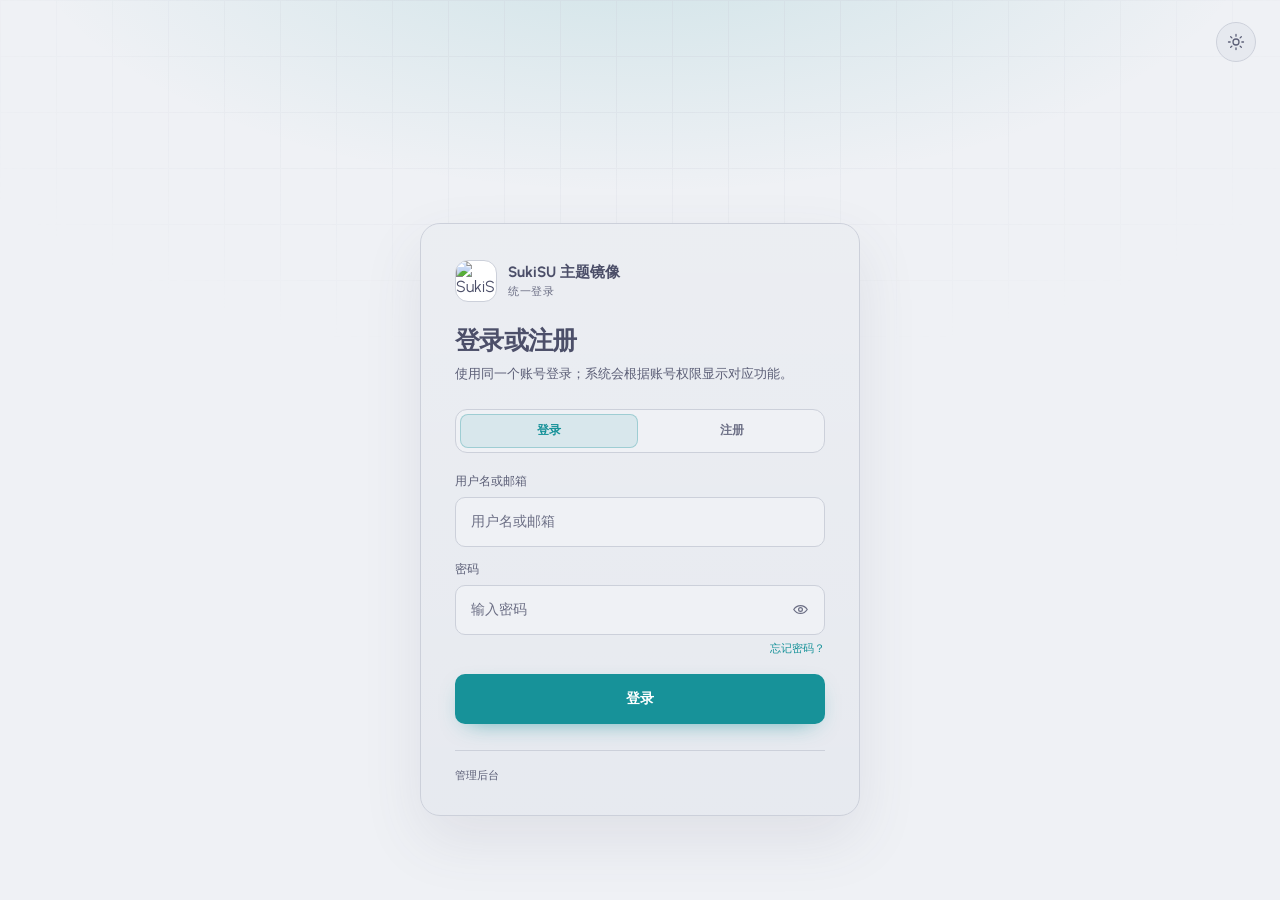
==== commit b1ee1b01: "feat: add English UI, Unicode mentions, and new logo - add shared i18n runtime with browser-language" ====
--- a/static/account-auth.html
+++ b/static/account-auth.html
@@ -15,6 +15,7 @@
   }
 })();
 </script>
+<script src="/i18n.js"></script>
 <style>
 @import url('https://fonts.googleapis.com/css2?family=Urbanist:wght@400;500;600;700;800&family=Fira+Code:wght@400;500;600&display=swap');
 
@@ -535,6 +536,8 @@
   transition: background-color 9999s ease-out 0s;
 }
 
+.brand .logo img, .form-brand img { object-fit: contain; background: #fff; }
+
 </style>
 </head>
 <body>
@@ -543,6 +546,7 @@
     <svg class="moon" viewBox="0 0 24 24" fill="none" stroke="currentColor" stroke-width="1.7" stroke-linecap="round" stroke-linejoin="round"><path d="M20.5 14.2A8.5 8.5 0 0 1 9.8 3.5 8.5 8.5 0 1 0 20.5 14.2Z"/></svg>
     <svg class="sun" viewBox="0 0 24 24" fill="none" stroke="currentColor" stroke-width="1.7" stroke-linecap="round"><circle cx="12" cy="12" r="4"/><path d="M12 2v2.2M12 19.8V22M2 12h2.2M19.8 12H22M4.9 4.9l1.6 1.6M17.5 17.5l1.6 1.6M19.1 4.9l-1.6 1.6M6.5 17.5l-1.6 1.6"/></svg>
   </button>
+  <div class="lang-switch lang-switch-fixed" data-lang-switcher></div>
 
   <section class="login-card">
     <div class="story">
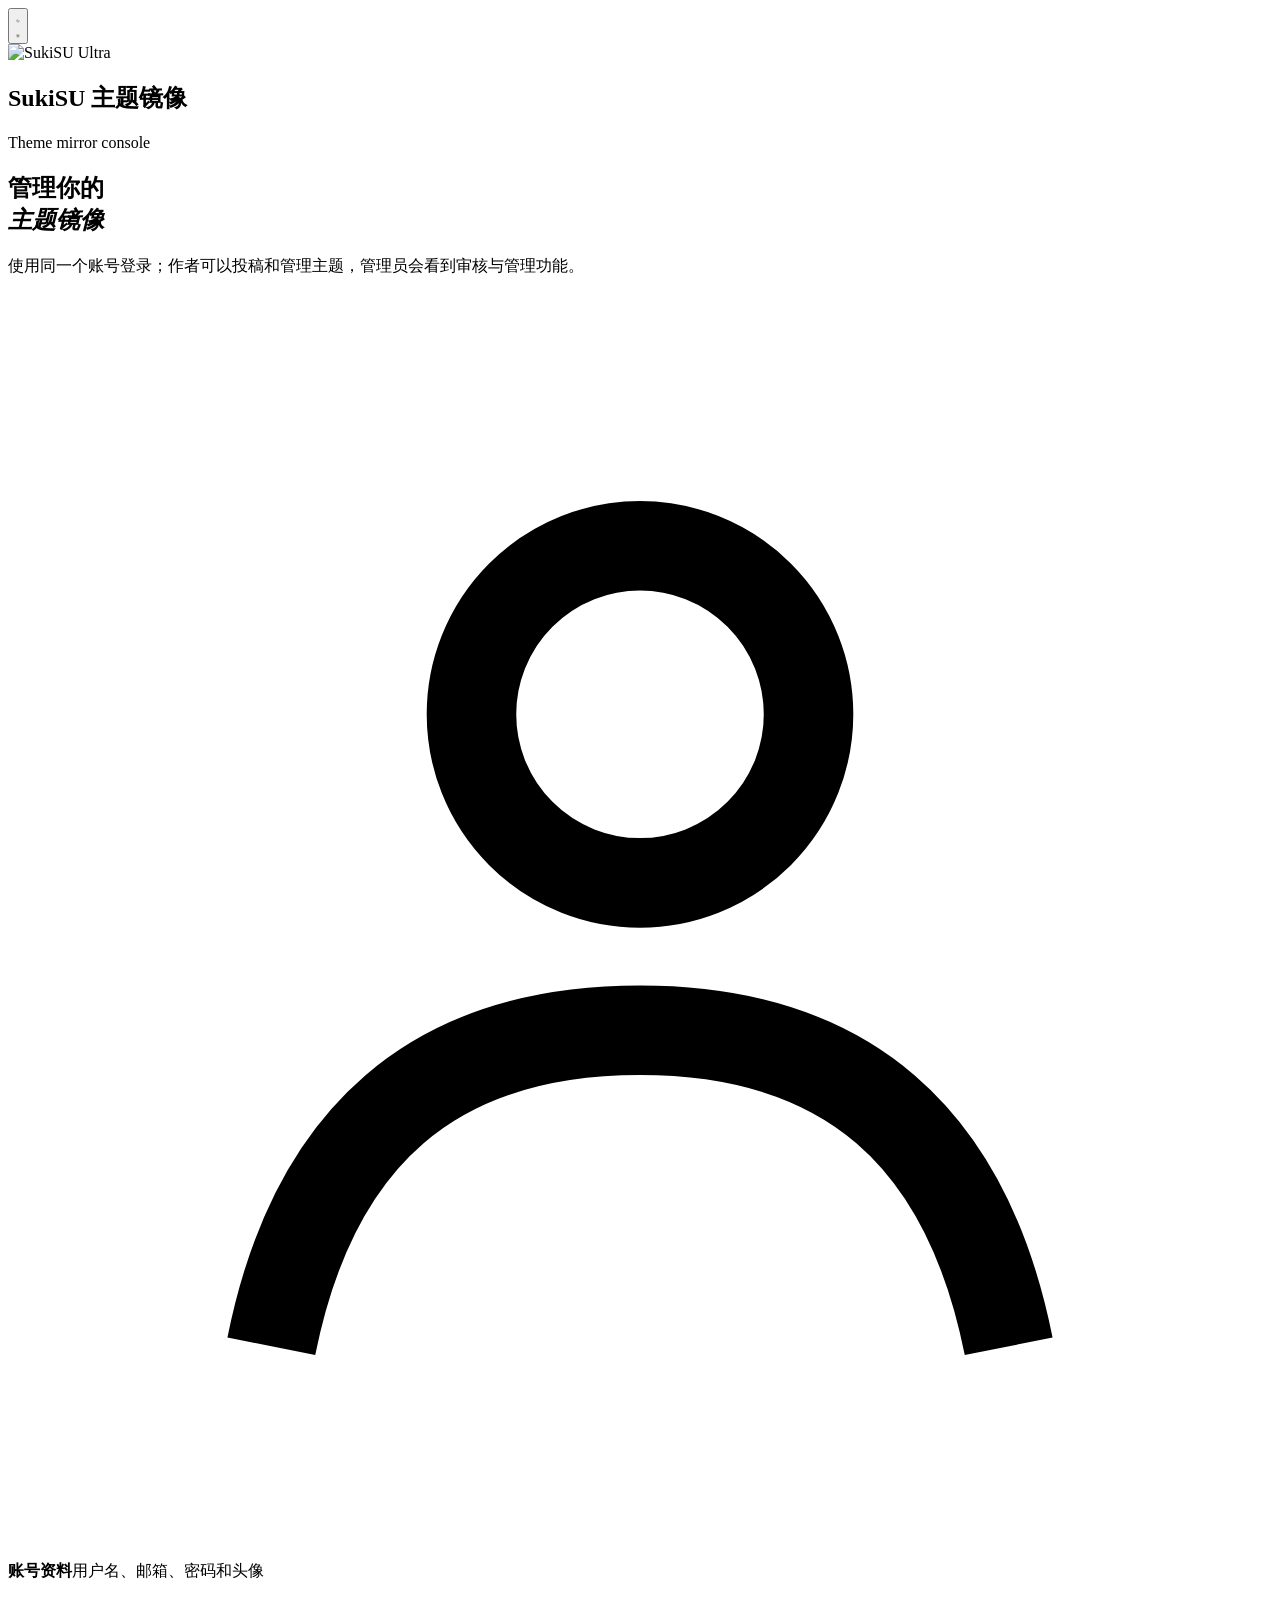
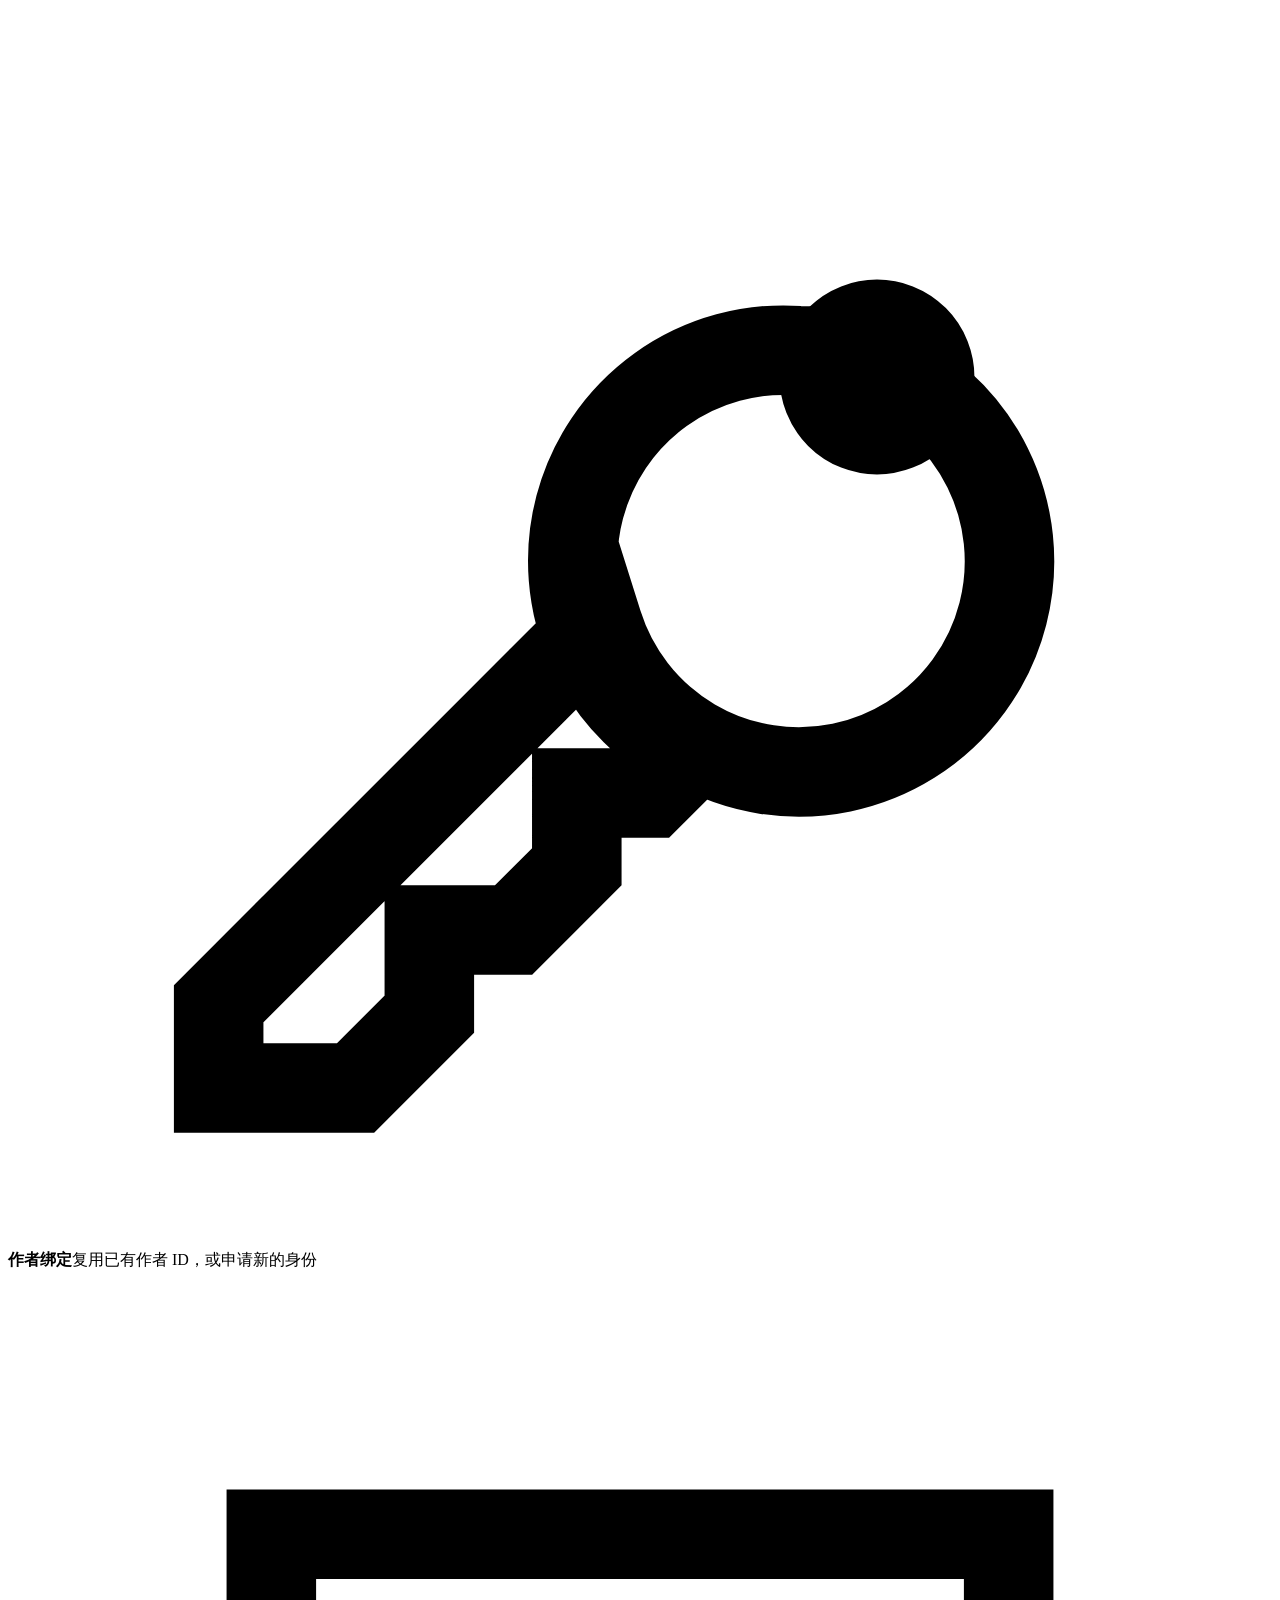
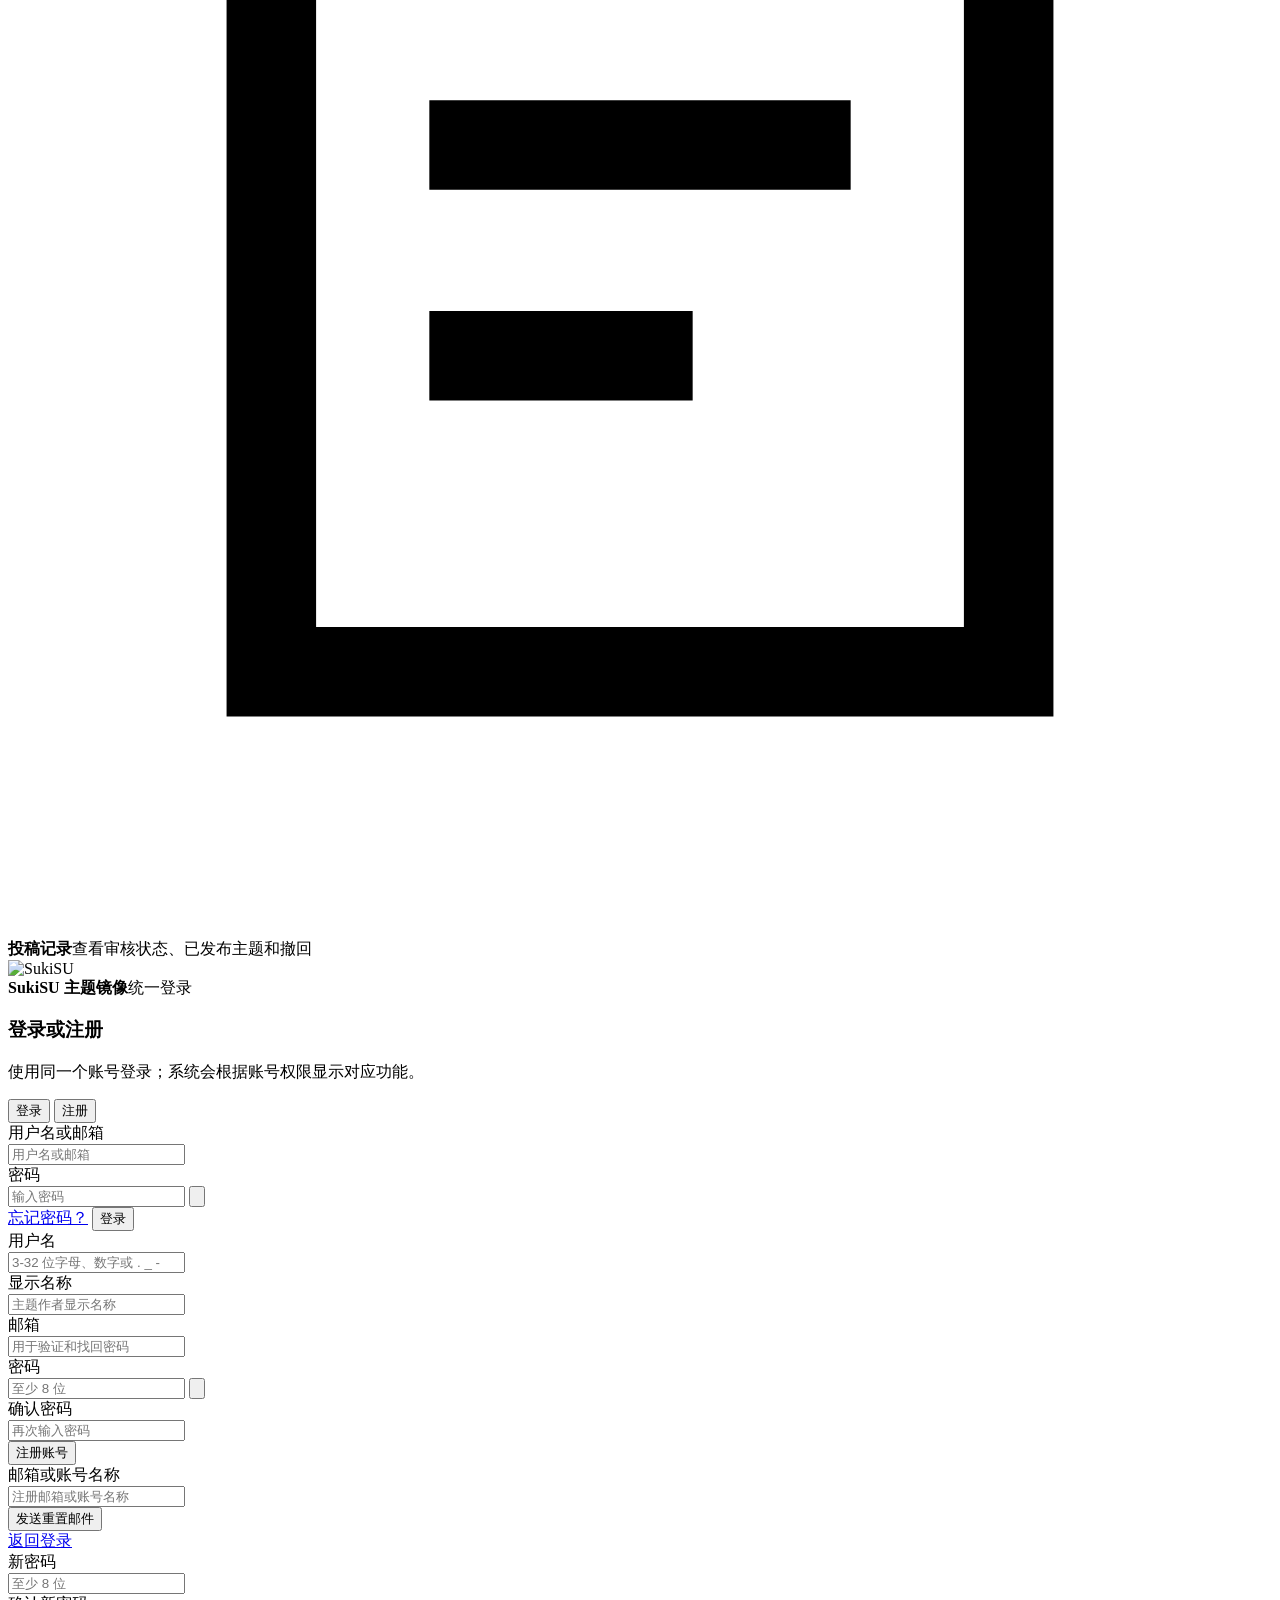
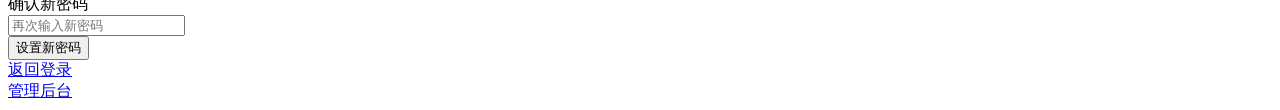
==== commit cc9cb897: "feat(ui): redesign web interface with responsive layouts - Unify shared styles, colors, forms, and d" ====
--- a/static/account-auth.html
+++ b/static/account-auth.html
@@ -2,7 +2,7 @@
 <html lang="zh-CN">
 <head>
 <meta charset="utf-8">
-<meta name="viewport" content="width=device-width, initial-scale=1">
+<meta name="viewport" content="width=device-width, initial-scale=1, viewport-fit=cover">
 <title>登录 · SukiSU 主题镜像</title>
 <script>
 (function () {
@@ -16,529 +16,7 @@
 })();
 </script>
 <script src="/i18n.js"></script>
-<style>
-@import url('https://fonts.googleapis.com/css2?family=Urbanist:wght@400;500;600;700;800&family=Fira+Code:wght@400;500;600&display=swap');
-
-:root {
-  --font-sans: 'Urbanist', ui-sans-serif, system-ui, -apple-system, 'Segoe UI', 'Noto Sans SC', sans-serif;
-  --font-mono: 'Fira Code', 'JetBrains Mono', ui-monospace, SFMono-Regular, Menlo, Consolas, monospace;
-  --bg: #080d1a;
-  --panel: rgba(15, 23, 42, .62);
-  --panel-2: rgba(30, 41, 59, .72);
-  --line: rgba(148, 163, 184, .18);
-  --line-strong: rgba(96, 165, 250, .34);
-  --text: #edf3ff;
-  --muted: #a6b4d4;
-  --faint: #7585a8;
-  --accent: #67e8f9;
-  --accent-2: #60a5fa;
-  --accent-3: #a78bfa;
-  --ok: #4ade80;
-  --bad: #fb7185;
-  --shadow: 0 28px 70px rgba(2, 6, 23, .46);
-  --grid: rgba(148, 163, 184, .055);
-  --input-bg: rgba(2, 6, 18, .36);
-  --gradient: linear-gradient(120deg, #22d3ee 0%, #3b82f6 48%, #8b5cf6 100%);
-  --gradient-soft: linear-gradient(135deg, rgba(34, 211, 238, .14), rgba(59, 130, 246, .09) 48%, rgba(139, 92, 246, .12));
-}
-html[data-theme="light"] {
-  --bg: #f4f7ff;
-  --panel: rgba(255, 255, 255, .72);
-  --panel-2: rgba(255, 255, 255, .9);
-  --line: rgba(100, 116, 139, .18);
-  --line-strong: rgba(37, 99, 235, .26);
-  --text: #0f172a;
-  --muted: #43536d;
-  --faint: #64748b;
-  --accent: #0e7490;
-  --accent-2: #2563eb;
-  --accent-3: #7c3aed;
-  --shadow: 0 24px 60px rgba(15, 23, 42, .12);
-  --grid: rgba(100, 116, 139, .075);
-  --input-bg: rgba(255, 255, 255, .74);
-  --gradient-soft: linear-gradient(135deg, rgba(34, 211, 238, .14), rgba(59, 130, 246, .10) 48%, rgba(139, 92, 246, .12));
-}
-
-* { box-sizing: border-box; }
-html, body { min-height: 100%; }
-body {
-  margin: 0;
-  min-height: 100vh;
-  color: var(--text);
-  background:
-    radial-gradient(900px 560px at 5% -10%, rgba(34, 211, 238, .16), transparent 62%),
-    radial-gradient(820px 540px at 100% 2%, rgba(139, 92, 246, .16), transparent 66%),
-    radial-gradient(900px 680px at 50% 112%, rgba(59, 130, 246, .13), transparent 66%),
-    var(--bg);
-  font-family: var(--font-sans);
-  -webkit-font-smoothing: antialiased;
-  -moz-osx-font-smoothing: grayscale;
-}
-body::before {
-  content: "";
-  position: fixed;
-  inset: 0;
-  z-index: -1;
-  pointer-events: none;
-  background-image:
-    linear-gradient(var(--grid) 1px, transparent 1px),
-    linear-gradient(90deg, var(--grid) 1px, transparent 1px);
-  background-size: 56px 56px;
-  mask-image: radial-gradient(circle at 50% 0%, #000 0%, transparent 76%);
-  -webkit-mask-image: radial-gradient(circle at 50% 0%, #000 0%, transparent 76%);
-}
-body::after {
-  content: "";
-  position: fixed;
-  z-index: -1;
-  inset: 0;
-  pointer-events: none;
-  background: radial-gradient(circle at 50% -20%, rgba(96, 165, 250, .12), transparent 55%);
-}
-::selection { background: rgba(96, 165, 250, .35); }
-
-.login-page {
-  min-height: 100vh;
-  display: grid;
-  place-items: center;
-  padding: 72px 26px 34px;
-  position: relative;
-}
-.theme-toggle {
-  position: fixed;
-  top: 22px;
-  right: 24px;
-  z-index: 5;
-  width: 42px;
-  height: 42px;
-  display: grid;
-  place-items: center;
-  border-radius: 13px;
-  border: 1px solid var(--line);
-  background: var(--panel);
-  color: var(--muted);
-  cursor: pointer;
-  backdrop-filter: blur(18px);
-  transition: .2s ease;
-}
-.theme-toggle:hover { color: var(--text); border-color: var(--line-strong); transform: translateY(-1px); }
-.theme-toggle svg { width: 18px; height: 18px; }
-html[data-theme="dark"] .sun { display: none; }
-html[data-theme="light"] .moon { display: none; }
-
-.login-card {
-  width: min(1020px, 100%);
-  display: grid;
-  grid-template-columns: 1.08fr .92fr;
-  overflow: hidden;
-  border-radius: 34px;
-  border: 1px solid var(--line);
-  background: linear-gradient(160deg, var(--panel-2), var(--panel));
-  box-shadow: var(--shadow);
-  backdrop-filter: blur(26px);
-  -webkit-backdrop-filter: blur(26px);
-}
-.story {
-  position: relative;
-  overflow: hidden;
-  padding: 46px 44px 38px;
-  display: flex;
-  flex-direction: column;
-  gap: 26px;
-  background:
-    radial-gradient(700px 320px at -10% -10%, rgba(34, 211, 238, .24), transparent 65%),
-    radial-gradient(600px 360px at 110% 10%, rgba(139, 92, 246, .24), transparent 62%),
-    linear-gradient(150deg, rgba(10, 18, 36, .68), rgba(12, 18, 34, .34));
-}
-html[data-theme="light"] .story {
-  background:
-    radial-gradient(700px 320px at -10% -10%, rgba(34, 211, 238, .20), transparent 65%),
-    radial-gradient(600px 360px at 110% 10%, rgba(139, 92, 246, .18), transparent 62%),
-    linear-gradient(150deg, rgba(255, 255, 255, .64), rgba(255, 255, 255, .3));
-}
-.story::after {
-  content: "";
-  position: absolute;
-  inset: 0;
-  pointer-events: none;
-  background: linear-gradient(120deg, transparent 30%, rgba(255, 255, 255, .05) 48%, transparent 64%);
-}
-.brand { display: flex; align-items: center; gap: 14px; position: relative; z-index: 1; }
-.brand .logo {
-  width: 52px;
-  height: 52px;
-  border-radius: 17px;
-  display: grid;
-  place-items: center;
-  background: var(--gradient-soft);
-  border: 1px solid var(--line-strong);
-  box-shadow: 0 14px 34px rgba(37, 99, 235, .24), inset 0 1px 0 rgba(255, 255, 255, .2);
-}
-.brand .logo img { width: 36px; height: 36px; display: block; }
-.brand h1 { margin: 0; font-size: 17px; font-weight: 760; letter-spacing: -.01em; }
-.brand p { margin: 3px 0 0; color: var(--faint); font-size: 11.5px; letter-spacing: .08em; text-transform: uppercase; }
-.story h2 {
-  margin: 6px 0 0;
-  font-size: clamp(30px, 4vw, 42px);
-  line-height: 1.08;
-  letter-spacing: -.045em;
-  font-weight: 800;
-  position: relative;
-  z-index: 1;
-}
-.story h2 em { font-style: normal; background: var(--gradient); -webkit-background-clip: text; background-clip: text; color: transparent; }
-.story > p { margin: 0; max-width: 42ch; color: var(--muted); font-size: 14px; line-height: 1.75; position: relative; z-index: 1; }
-.features { display: grid; gap: 12px; margin-top: auto; position: relative; z-index: 1; }
-.feature {
-  display: flex;
-  align-items: center;
-  gap: 12px;
-  padding: 12px 14px;
-  border-radius: 15px;
-  border: 1px solid var(--line);
-  background: rgba(2, 6, 18, .22);
-  color: var(--muted);
-  font-size: 12.5px;
-  line-height: 1.45;
-}
-html[data-theme="light"] .feature { background: rgba(255, 255, 255, .46); }
-.feature i {
-  flex: none;
-  width: 34px;
-  height: 34px;
-  border-radius: 11px;
-  display: grid;
-  place-items: center;
-  background: var(--gradient-soft);
-  border: 1px solid var(--line-strong);
-  color: var(--accent);
-}
-.feature i svg { width: 17px; height: 17px; }
-.feature b { display: block; color: var(--text); font-size: 12.5px; font-weight: 650; }
-.feature span { color: var(--faint); font-size: 11.5px; }
-.story-foot { position: relative; z-index: 1; display: flex; gap: 8px; align-items: center; color: var(--faint); font-size: 11px; letter-spacing: .04em; }
-.story-foot .dot { width: 7px; height: 7px; border-radius: 50%; background: var(--ok); box-shadow: 0 0 0 4px rgba(74, 222, 128, .12); }
-
-.form-panel {
-  padding: 46px 44px 36px;
-  display: flex;
-  flex-direction: column;
-  justify-content: center;
-  gap: 0;
-  background: linear-gradient(180deg, rgba(2, 6, 18, .18), rgba(2, 6, 18, .04));
-}
-html[data-theme="light"] .form-panel { background: linear-gradient(180deg, rgba(255, 255, 255, .22), rgba(255, 255, 255, .04)); }
-.form-panel h3 { margin: 0; font-size: 25px; letter-spacing: -.03em; font-weight: 780; }
-.form-panel .lead { margin: 7px 0 24px; color: var(--faint); font-size: 12.5px; line-height: 1.65; }
-label { display: block; margin: 0 0 7px; color: var(--muted); font-size: 12px; font-weight: 550; }
-.field { position: relative; margin-bottom: 14px; }
-input {
-  width: 100%;
-  height: 50px;
-  padding: 0 48px 0 15px;
-  color: var(--text);
-  background: var(--input-bg);
-  border: 1px solid var(--line);
-  border-radius: 14px;
-  font: inherit;
-  font-size: 14px;
-  outline: none;
-  transition: .2s ease;
-}
-input:focus { border-color: var(--line-strong); box-shadow: 0 0 0 4px rgba(96, 165, 250, .10); background: var(--panel-2); }
-input::placeholder { color: var(--faint); }
-.field .eye {
-  position: absolute;
-  right: 7px;
-  top: 7px;
-  width: 36px;
-  height: 36px;
-  border: 0;
-  border-radius: 10px;
-  background: var(--panel-2);
-  color: var(--muted);
-  display: grid;
-  place-items: center;
-  cursor: pointer;
-  transition: .18s ease;
-}
-.field .eye:hover { color: var(--text); background: var(--gradient-soft); }
-.field .eye svg { width: 17px; height: 17px; }
-.login-error {
-  display: none;
-  margin: 0 0 14px;
-  padding: 11px 13px;
-  border-radius: 12px;
-  border: 1px solid rgba(251, 113, 133, .36);
-  background: rgba(251, 113, 133, .09);
-  color: var(--bad);
-  font-size: 12.5px;
-  line-height: 1.5;
-}
-.login-error.show { display: block; }
-.login-btn {
-  width: 100%;
-  height: 50px;
-  margin-top: 6px;
-  border: 0;
-  border-radius: 14px;
-  background: var(--gradient);
-  color: #fff;
-  font: inherit;
-  font-size: 14px;
-  font-weight: 700;
-  letter-spacing: .01em;
-  display: inline-flex;
-  align-items: center;
-  justify-content: center;
-  gap: 9px;
-  cursor: pointer;
-  box-shadow: 0 16px 38px rgba(37, 99, 235, .3);
-  transition: .2s ease;
-}
-.login-btn:hover { transform: translateY(-1px); box-shadow: 0 20px 44px rgba(37, 99, 235, .38); }
-.login-btn:disabled { opacity: .72; cursor: wait; transform: none; }
-.spinner {
-  width: 16px;
-  height: 16px;
-  border-radius: 50%;
-  border: 2px solid rgba(255, 255, 255, .34);
-  border-top-color: #fff;
-  animation: spin .8s linear infinite;
-  display: none;
-}
-.login-btn.loading .spinner { display: block; }
-@keyframes spin { to { transform: rotate(360deg); } }
-.login-meta {
-  margin: 18px 0 0;
-  display: flex;
-  flex-wrap: wrap;
-  align-items: center;
-  gap: 8px;
-  color: var(--faint);
-  font-size: 11.5px;
-  line-height: 1.5;
-}
-.login-meta .pill {
-  padding: 4px 9px;
-  border-radius: 99px;
-  border: 1px solid var(--line);
-  background: var(--panel-2);
-  color: var(--muted);
-  font-family: var(--font-mono);
-  font-size: 10.5px;
-}
-.form-foot {
-  margin-top: 26px;
-  padding-top: 16px;
-  border-top: 1px solid var(--line);
-  color: var(--faint);
-  font-size: 11px;
-  line-height: 1.6;
-}
-.form-foot a { color: var(--muted); text-decoration: none; }
-.form-foot a:hover { color: var(--text); }
-.auth-tabs { display: flex; gap: 6px; padding: 4px; border-radius: 12px; background: var(--input-bg); border: 1px solid var(--line); margin-bottom: 20px; }
-.auth-tabs button { flex: 1; height: 34px; border: 0; border-radius: 9px; background: transparent; color: var(--faint); font-size: 12px; font-weight: 700; }
-.auth-tabs button.active { color: var(--text); background: var(--gradient-soft); border: 1px solid var(--line-strong); }
-.auth-form { display: none; }
-.auth-form.active { display: block; }
-.auth-alt { margin-top: 14px; text-align: center; color: var(--faint); font-size: 11.5px; }
-.auth-alt a, .forgot-link { color: var(--accent-2); text-decoration: none; }
-.forgot-link { display: block; text-align: right; font-size: 11px; margin: -8px 0 12px; }
-.github-btn { width: 100%; height: 44px; margin-top: 10px; border-radius: 12px; border: 1px solid var(--line-strong); background: var(--input-bg); color: var(--text); font-weight: 650; font-size: 12.5px; }
-.github-btn:hover { border-color: var(--text); }
-.auth-message { display: none; margin-bottom: 14px; padding: 10px 12px; border-radius: 10px; font-size: 12px; line-height: 1.6; border: 1px solid var(--line); color: var(--muted); background: var(--input-bg); }
-.auth-message.show { display: block; }
-.auth-message.ok { color: var(--ok); border-color: rgba(74, 222, 128, .28); background: rgba(74, 222, 128, .08); }
-.auth-message.bad { color: var(--bad); border-color: rgba(251, 113, 133, .28); background: rgba(251, 113, 133, .08); }
-
-@media (max-width: 860px) {
-  .login-card { grid-template-columns: 1fr; }
-  .story { padding: 32px 28px 26px; gap: 18px; }
-  .story h2 { font-size: 30px; }
-  .features { display: none; }
-  .story-foot { display: none; }
-  .form-panel { padding: 30px 28px 30px; }
-  .login-page { padding-top: 64px; }
-}
-@media (max-width: 520px) {
-  .login-page { padding: 58px 14px 20px; }
-  .login-card { border-radius: 26px; }
-  .story { padding: 26px 22px 20px; }
-  .form-panel { padding: 26px 22px 26px; }
-  .theme-toggle { top: 14px; right: 14px; }
-}
-
-/* Minimal login: one centered card, no marketing panel. */
-.login-card { display: block; width: min(440px, 100%); }
-.story { display: none; }
-.form-panel { padding: 36px 34px 30px; }
-.form-brand { display: flex; align-items: center; gap: 11px; margin-bottom: 22px; }
-.form-brand img { width: 42px; height: 42px; border-radius: 13px; background: var(--gradient-soft); }
-.form-brand b { display: block; font-size: 15px; }
-.form-brand span { display: block; margin-top: 2px; color: var(--faint); font-size: 11px; letter-spacing: .06em; }
-@media (max-width: 520px) { .form-panel { padding: 28px 22px; } }
-
-/* ── SukiSU Website theme ───────────────────────────────────────────── */
-:root {
-  color-scheme: dark;
-  --bg: #303446;
-  --bg-alt: #292c3c;
-  --bg-elv: #414559;
-  --panel: #292c3c;
-  --panel-2: #313547;
-  --line: #414559;
-  --line-strong: rgba(129, 200, 190, .45);
-  --text: #c6d0f5;
-  --muted: #b5bfe2;
-  --faint: #838ba7;
-  --accent: #81c8be;
-  --accent-2: #8caaee;
-  --accent-3: #babbf1;
-  --ok: #a6d189;
-  --bad: #e78284;
-  --shadow: 0 24px 60px rgba(0, 0, 0, .22);
-  --input-bg: #232634;
-  --gradient: linear-gradient(120deg, #81c8be, #8caaee 55%, #babbf1);
-  --gradient-soft: rgba(129, 200, 190, .13);
-  --brand: #81c8be;
-  --brand-2: #70c0b6;
-  --brand-soft: rgba(129, 200, 190, .14);
-  --on-brand: #232634;
-}
-html[data-theme="light"] {
-  color-scheme: light;
-  --bg: #eff1f5;
-  --bg-alt: #e6e9ef;
-  --bg-elv: #dce0e8;
-  --panel: #e6e9ef;
-  --panel-2: #ffffff;
-  --line: #ccd0da;
-  --line-strong: rgba(23, 146, 153, .32);
-  --text: #4c4f69;
-  --muted: #5c5f77;
-  --faint: #6c6f85;
-  --accent: #179299;
-  --accent-2: #1e66f5;
-  --accent-3: #7287fd;
-  --ok: #40a02b;
-  --bad: #d20f39;
-  --shadow: 0 24px 60px rgba(76, 79, 105, .1);
-  --input-bg: #eff1f5;
-  --gradient: linear-gradient(120deg, #179299, #1e66f5 55%, #7287fd);
-  --gradient-soft: rgba(23, 146, 153, .09);
-  --brand: #179299;
-  --brand-2: #147d82;
-  --brand-soft: rgba(23, 146, 153, .1);
-  --on-brand: #ffffff;
-}
-body {
-  background:
-    radial-gradient(ellipse 70% 45% at 50% -10%, color-mix(in srgb, var(--brand) 16%, transparent), transparent 70%),
-    var(--bg);
-  color: var(--text);
-}
-body::before {
-  background-image:
-    linear-gradient(var(--line) 1px, transparent 1px),
-    linear-gradient(90deg, var(--line) 1px, transparent 1px);
-  background-size: 56px 56px;
-  opacity: .3;
-  mask-image: radial-gradient(80% 55% at 50% 0%, #000 20%, transparent 75%);
-  -webkit-mask-image: radial-gradient(80% 55% at 50% 0%, #000 20%, transparent 75%);
-}
-body::after { display: none; }
-.login-card {
-  background: var(--bg-alt);
-  border: 1px solid var(--line);
-  border-radius: 20px;
-  box-shadow: var(--shadow);
-  backdrop-filter: none;
-  -webkit-backdrop-filter: none;
-}
-.form-panel { background: transparent; }
-.form-panel h3 { font-weight: 800; letter-spacing: -.03em; }
-.form-panel .lead { color: var(--muted); }
-.form-brand img { background: var(--brand-soft); border: 1px solid var(--line); }
-.form-brand span { color: var(--faint); }
-.theme-toggle {
-  width: 40px;
-  height: 40px;
-  background: var(--bg-alt);
-  border-color: var(--line);
-  color: var(--muted);
-  border-radius: 999px;
-}
-.theme-toggle:hover { color: var(--text); border-color: var(--line-strong); }
-input {
-  background: var(--input-bg);
-  border: 1px solid var(--line);
-  border-radius: 10px;
-  color: var(--text);
-}
-input:focus {
-  border-color: var(--brand);
-  box-shadow: 0 0 0 3px color-mix(in srgb, var(--brand) 18%, transparent);
-  background: var(--bg);
-}
-label { color: var(--muted); }
-.field .eye {
-  right: 10px;
-  top: 10px;
-  width: 30px;
-  height: 30px;
-  border: 0;
-  border-radius: 999px;
-  background: transparent;
-  color: var(--faint);
-}
-.field .eye:hover { background: var(--brand-soft); color: var(--brand); }
-.login-btn {
-  background: var(--brand);
-  color: var(--on-brand);
-  border-radius: 10px;
-  box-shadow: 0 8px 24px -12px color-mix(in srgb, var(--brand) 80%, transparent);
-}
-.login-btn:hover { background: var(--brand-2); box-shadow: none; transform: none; }
-.github-btn {
-  background: var(--bg-elv);
-  border: 1px solid var(--line);
-  border-radius: 10px;
-  color: var(--text);
-}
-.github-btn:hover { border-color: var(--line-strong); }
-.auth-tabs {
-  background: var(--bg);
-  border: 1px solid var(--line);
-  border-radius: 12px;
-}
-.auth-tabs button { border-radius: 8px; color: var(--faint); }
-.auth-tabs button.active {
-  color: var(--brand);
-  background: var(--brand-soft);
-  border-color: color-mix(in srgb, var(--brand) 30%, transparent);
-}
-.auth-alt a, .forgot-link { color: var(--brand); }
-.auth-message { background: var(--bg); border-color: var(--line); color: var(--muted); }
-.auth-message.ok { color: var(--ok); border-color: color-mix(in srgb, var(--ok) 32%, transparent); background: color-mix(in srgb, var(--ok) 9%, transparent); }
-.auth-message.bad { color: var(--bad); border-color: color-mix(in srgb, var(--bad) 32%, transparent); background: color-mix(in srgb, var(--bad) 9%, transparent); }
-.login-error { border-color: color-mix(in srgb, var(--bad) 36%, transparent); background: color-mix(in srgb, var(--bad) 9%, transparent); color: var(--bad); }
-.form-foot { border-top-color: var(--line); color: var(--faint); }
-.form-foot a { color: var(--muted); }
-.form-foot a:hover { color: var(--brand); }
-input:-webkit-autofill,
-input:-webkit-autofill:hover,
-input:-webkit-autofill:focus {
-  -webkit-text-fill-color: var(--text);
-  -webkit-box-shadow: 0 0 0 1000px var(--input-bg) inset;
-  caret-color: var(--text);
-  transition: background-color 9999s ease-out 0s;
-}
-
-.brand .logo img, .form-brand img { object-fit: contain; background: #fff; }
-
-</style>
+<link rel="stylesheet" href="/app.css">
 </head>
 <body>
 <div class="login-page">
@@ -621,8 +99,8 @@
       </form>
 
       <form id="forgotForm" class="auth-form" autocomplete="on">
-        <label for="forgotEmail">邮箱</label>
-        <div class="field"><input id="forgotEmail" name="email" type="email" autocomplete="email" placeholder="注册时使用的邮箱" required></div>
+        <label for="forgotEmail">邮箱或账号名称</label>
+        <div class="field"><input id="forgotEmail" name="login" type="text" autocomplete="username" placeholder="注册邮箱或账号名称" required></div>
         <button type="submit" class="login-btn" id="forgotBtn"><span class="spinner"></span><span id="forgotLabel">发送重置邮件</span></button>
         <div class="auth-alt"><a href="#" id="backToLogin">返回登录</a></div>
       </form>
@@ -744,7 +222,13 @@
     setLoading(button, label, true, '登录');
     try {
       const data = await post('/auth/login', { login, password });
-      location.replace(homeFor(data));
+      const pendingDevice = sessionStorage.getItem('sukisu_device_code');
+      if (pendingDevice) {
+        sessionStorage.removeItem('sukisu_device_code');
+        location.replace(basePath + 'device?code=' + encodeURIComponent(pendingDevice));
+      } else {
+        location.replace(homeFor(data));
+      }
     } catch (error) {
       if (error.message.includes('验证邮箱')) {
         showError('请先打开邮箱完成验证，然后再登录');
@@ -803,17 +287,17 @@
   document.getElementById('forgotForm').addEventListener('submit', async event => {
     event.preventDefault();
     clearError();
-    const email = document.getElementById('forgotEmail').value.trim();
-    if (!email) {
-      showError('请输入邮箱');
+    const login = document.getElementById('forgotEmail').value.trim();
+    if (!login) {
+      showError('请输入邮箱或账号名称');
       return;
     }
     const button = document.getElementById('forgotBtn');
     const label = document.getElementById('forgotLabel');
     setLoading(button, label, true, '发送重置邮件');
     try {
-      const data = await post('/auth/forgot-password', { email });
-      showMessage(data.message || '如果该邮箱已注册，重置邮件已经发送', 'ok');
+      const data = await post('/auth/forgot-password', { login, email: login });
+      showMessage(data.message || '如果该邮箱或账号存在，重置邮件已经发送', 'ok');
     } catch (error) {
       showError(error.message);
     } finally {
